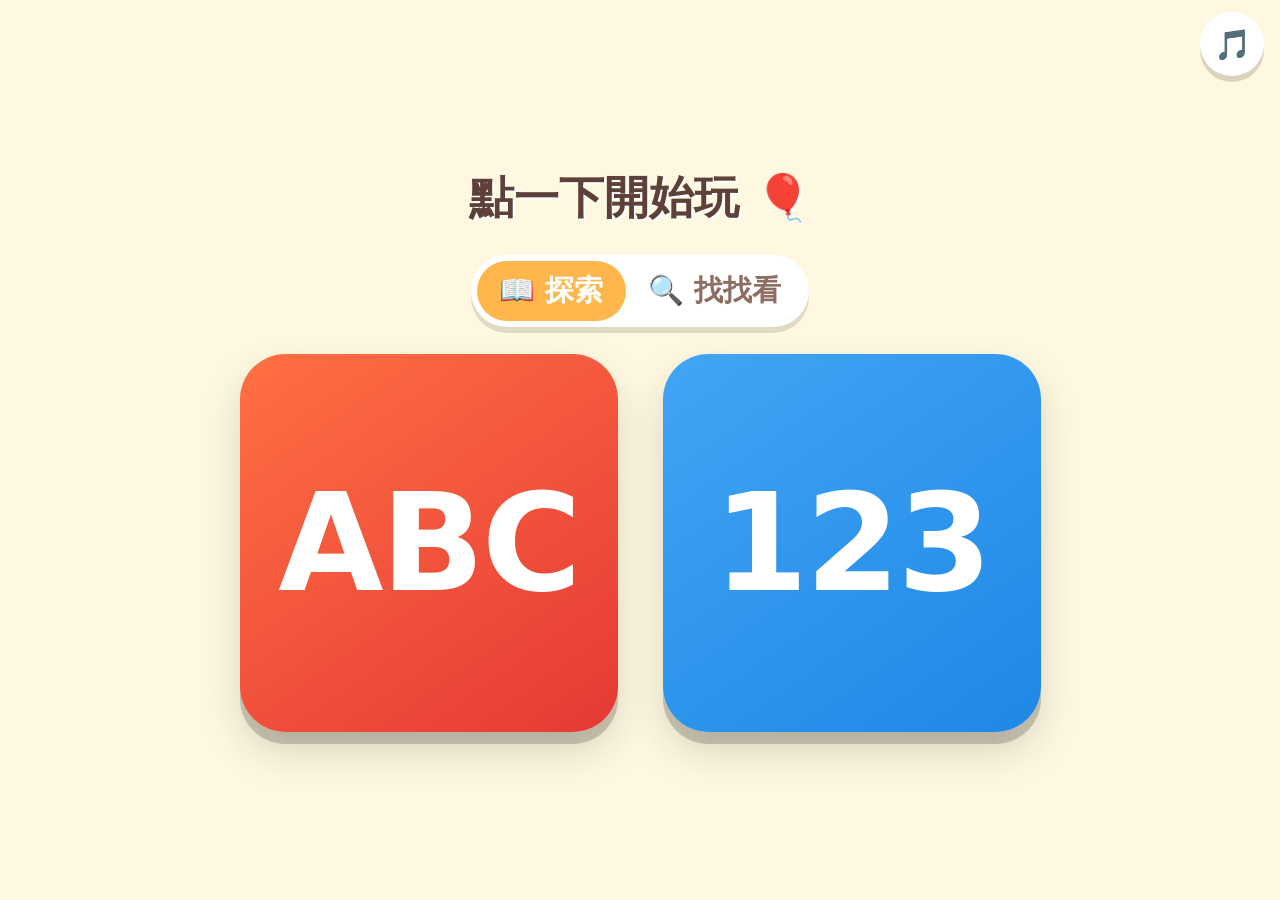
==== index.html @ d42f8864 "feat: 六首童謠輪播、圖案放大只秀單字、切回前景音樂續播 - 背景音樂從單曲小星星改成六首輪播（Baby Shark 傳統旋律、小星星、瑪麗有隻小羊、   王老先生、划船歌、倫敦鐵橋），用簡譜字串" ====
<!DOCTYPE html>
<html lang="zh-Hant">
<head>
<meta charset="UTF-8">
<meta name="viewport" content="width=device-width, initial-scale=1.0, maximum-scale=1.0, user-scalable=no, viewport-fit=cover">
<meta name="apple-mobile-web-app-capable" content="yes">
<meta name="mobile-web-app-capable" content="yes">
<meta name="apple-mobile-web-app-status-bar-style" content="black-translucent">
<title>ABC 123 寶寶遊戲</title>
<style>
  /* ====== 基本：平板觸控優先，禁止選取與縮放 ====== */
  * { box-sizing: border-box; -webkit-tap-highlight-color: transparent; user-select: none; -webkit-user-select: none; touch-action: manipulation; }
  html, body { margin: 0; height: 100%; overflow: hidden; font-family: "Comic Sans MS", "Chalkboard SE", "Arial Rounded MT Bold", system-ui, sans-serif; }
  body { background: #fff8e1; transition: background 0.4s ease; }
  button { font-family: inherit; }

  .screen { position: absolute; inset: 0; display: none; flex-direction: column; align-items: center; justify-content: center; z-index: 1; }
  .screen.active { display: flex; }

  /* ====== 背景漂浮裝飾（雲、氣球、泡泡），從下往上慢慢飄 ====== */
  #sky { position: absolute; inset: 0; overflow: hidden; pointer-events: none; z-index: 0; }
  #sky span {
    position: absolute; bottom: -15vh; left: var(--x); font-size: var(--s); opacity: 0;
    animation: drift var(--d) linear infinite; animation-delay: var(--delay);
  }
  @keyframes drift {
    0%   { transform: translateY(0) translateX(0) rotate(0deg); opacity: 0; }
    10%  { opacity: 0.55; }
    90%  { opacity: 0.55; }
    100% { transform: translateY(-125vh) translateX(6vw) rotate(12deg); opacity: 0; }
  }

  /* ====== 首頁 ====== */
  #home { gap: 3vh; padding: 16px; }
  #home h1 { font-size: clamp(24px, 5vmin, 56px); color: #5d4037; margin: 0; text-shadow: 2px 2px 0 #fff; animation: wiggle 2.4s ease-in-out infinite; }
  @keyframes wiggle { 0%, 100% { transform: rotate(-2deg); } 50% { transform: rotate(2deg); } }

  /* 遊戲切換（探索 / 找找看） */
  .game-toggle { display: flex; background: #fff; border-radius: 40px; padding: 6px; box-shadow: 0 6px 0 rgba(0,0,0,0.12); }
  .game-toggle button {
    border: none; border-radius: 34px; padding: 10px 22px; cursor: pointer;
    font-size: clamp(18px, 3.2vmin, 30px); font-weight: 700; color: #8d6e63; background: transparent;
  }
  .game-toggle button.on { background: #ffb74d; color: #fff; }

  /* 兩顆超大模式按鈕：字型跟按鈕邊長連動，不會爆框；閒置時上下漂浮吸引小孩點 */
  .mode-row { display: flex; gap: 5vmin; justify-content: center; }
  .mode-btn {
    --size: min(40vw, 42vh);
    width: var(--size); height: var(--size); border: none; border-radius: 12%; cursor: pointer; overflow: hidden;
    font-size: calc(var(--size) * 0.36); font-weight: 900; color: #fff; letter-spacing: -0.02em;
    box-shadow: 0 12px 0 rgba(0,0,0,0.18), 0 20px 40px rgba(0,0,0,0.15);
    animation: floaty 3s ease-in-out infinite;
  }
  #btn-123 { animation-delay: -1.5s; }
  @keyframes floaty { 0%, 100% { transform: translateY(0) rotate(-1.5deg); } 50% { transform: translateY(-2.5vh) rotate(1.5deg); } }
  .mode-btn:active { animation: none; transform: translateY(8px); box-shadow: 0 4px 0 rgba(0,0,0,0.18); }
  #btn-abc { background: linear-gradient(145deg, #ff7043, #e53935); }
  #btn-123 { background: linear-gradient(145deg, #42a5f5, #1e88e5); }

  /* ====== 遊戲頁共用 ====== */
  .play { justify-content: space-between; padding: env(safe-area-inset-top) 0 env(safe-area-inset-bottom); }
  .topbar { width: 100%; display: flex; justify-content: space-between; padding: 12px 16px; }
  .round-btn {
    width: 64px; height: 64px; border-radius: 50%; border: none; cursor: pointer; font-size: 30px;
    background: #fff; color: #5d4037; box-shadow: 0 6px 0 rgba(0,0,0,0.15);
  }
  .round-btn:active { transform: translateY(4px); box-shadow: 0 2px 0 rgba(0,0,0,0.15); }
  .btn-music.off { opacity: 0.5; }
  #home .btn-music { position: absolute; top: calc(12px + env(safe-area-inset-top)); right: 16px; }
  .navbar { width: 100%; display: flex; justify-content: space-between; padding: 8px 20px 20px; }
  .arrow-btn {
    --size: min(20vw, 15vh, 110px);
    width: var(--size); height: var(--size); border-radius: 28%; border: none; cursor: pointer;
    font-size: calc(var(--size) * 0.55); font-weight: 900; color: #5d4037; background: #fff;
    box-shadow: 0 8px 0 rgba(0,0,0,0.15);
  }
  .arrow-btn:active { transform: translateY(5px); box-shadow: 0 3px 0 rgba(0,0,0,0.15); }

  /* ====== 探索頁 ====== */
  /* 圖是主角：直式上下排，橫式字母在左、圖＋單字在右 */
  #card { flex: 1; min-height: 0; width: 100%; display: flex; flex-direction: column; align-items: center; justify-content: center; cursor: pointer; gap: 1.5vh; padding: 0 16px; }
  #card .side { display: flex; flex-direction: column; align-items: center; justify-content: center; gap: 1.5vh; }
  #glyph {
    font-size: min(24vh, 36vw); line-height: 1; font-weight: 900; color: #fff;
    text-shadow: 0 8px 0 rgba(0,0,0,0.15), 0 16px 30px rgba(0,0,0,0.2);
    animation: sway 2.6s ease-in-out infinite;   /* 閒置時輕微搖擺呼吸 */
  }
  @keyframes sway { 0%, 100% { transform: rotate(-4deg) scale(1); } 50% { transform: rotate(4deg) scale(1.06); } }
  #pics { display: flex; flex-wrap: wrap; justify-content: center; gap: 1vmin; max-width: 92vw; }
  #pics span { font-size: min(32vh, 55vw); line-height: 1.1; cursor: pointer; display: inline-block; filter: drop-shadow(0 10px 14px rgba(0,0,0,0.25)); animation: hop 1.8s ease-in-out infinite; animation-delay: calc(var(--i, 0) * -0.25s); }
  #pics.few  span { font-size: min(16vh, 22vw); }   /* 數字 2–5 張 */
  #pics.many span { font-size: min(11vh, 15vw); }   /* 數字 6–10 張 */
  @keyframes hop { 0%, 100% { transform: translateY(0); } 50% { transform: translateY(-8%); } }
  #word { font-size: min(9vh, 10vw); font-weight: 900; color: #fff; text-shadow: 0 4px 0 rgba(0,0,0,0.15); letter-spacing: 2px; text-align: center; }
  @media (orientation: landscape) {
    #card { flex-direction: row; gap: 5vw; }
    #glyph { font-size: min(50vh, 28vw); }
    #pics span { font-size: min(48vh, 30vw); }
    #pics.few  span { font-size: min(22vh, 12vw); }
    #pics.many span { font-size: min(15vh, 9vw); }
    #card .side { max-width: 60vw; }
  }
  /* 換頁時整張卡從左/右滑入 */
  .slide-left  { animation: slideL 0.35s ease-out; }
  .slide-right { animation: slideR 0.35s ease-out; }
  @keyframes slideL { from { transform: translateX(60vw); opacity: 0; } to { transform: none; opacity: 1; } }
  @keyframes slideR { from { transform: translateX(-60vw); opacity: 0; } to { transform: none; opacity: 1; } }

  /* ====== 找找看 ====== */
  #quiz { flex: 1; min-height: 0; width: 100%; display: flex; flex-direction: column; align-items: center; justify-content: center; gap: 3vh; padding: 0 16px; }
  #prompt {
    display: flex; align-items: center; gap: 3vmin; cursor: pointer;
    font-size: min(8vh, 10vw); font-weight: 900; color: #fff; text-shadow: 0 4px 0 rgba(0,0,0,0.15);
  }
  #prompt .hint { font-size: min(9vh, 11vw); line-height: 1; animation: hop 1.8s ease-in-out infinite; }
  #options { display: flex; gap: 3vmin; justify-content: center; width: 100%; }
  .opt {
    --size: min(27vw, 36vh);
    width: var(--size); height: var(--size); border: none; border-radius: 14%; cursor: pointer; overflow: hidden;
    font-size: calc(var(--size) * 0.6); font-weight: 900; color: #5d4037; background: #fff;
    box-shadow: 0 12px 0 rgba(0,0,0,0.18), 0 20px 40px rgba(0,0,0,0.15);
    transition: transform 0.1s, background 0.2s, opacity 0.3s;
    animation: popin 0.4s cubic-bezier(.2,1.6,.4,1) backwards; animation-delay: calc(var(--i, 0) * 0.08s);
  }
  @keyframes popin { from { transform: scale(0.3); opacity: 0; } to { transform: scale(1); opacity: 1; } }
  .opt:active { transform: translateY(8px); box-shadow: 0 4px 0 rgba(0,0,0,0.18); }
  .opt.right { background: #ffee58; color: #e65100; animation: flash 0.5s ease 3; }
  @keyframes flash { 0%, 100% { background: #ffee58; transform: scale(1); } 50% { background: #fff; transform: scale(1.15) rotate(-4deg); } }
  .opt.dim { opacity: 0.45; }   /* 答錯的選項淡掉，剩下的更好找 */
  #score { font-size: min(4vh, 5vw); color: #fff; text-shadow: 0 2px 0 rgba(0,0,0,0.15); letter-spacing: 4px; min-height: 1.4em; }

  /* ====== 動畫 ====== */
  .bounce { animation: bounce 0.5s ease; }
  @keyframes bounce { 0% { transform: scale(1); } 30% { transform: scale(1.25) rotate(-5deg); } 60% { transform: scale(0.95) rotate(3deg); } 100% { transform: scale(1); } }
  .pop { animation: pop 0.4s ease; }
  @keyframes pop { 0% { transform: scale(1); } 50% { transform: scale(1.5) rotate(10deg); } 100% { transform: scale(1); } }
  .shake { animation: shake 0.4s ease; }
  @keyframes shake { 0%, 100% { transform: translateX(0); } 20% { transform: translateX(-14px); } 40% { transform: translateX(14px); } 60% { transform: translateX(-10px); } 80% { transform: translateX(10px); } }
  .star { position: absolute; font-size: 40px; pointer-events: none; z-index: 9; animation: fly 1s ease-out forwards; }
  @keyframes fly { to { transform: translate(var(--dx), var(--dy)) scale(0.3); opacity: 0; } }
  .confetti {
    position: absolute; width: 14px; height: 14px; border-radius: 3px; pointer-events: none; z-index: 9;
    background: var(--c); animation: confetti 1.3s ease-in forwards;
  }
  @keyframes confetti {
    0%   { transform: translate(0, 0) rotate(0deg); opacity: 1; }
    100% { transform: translate(var(--dx), var(--dy)) rotate(720deg); opacity: 0; }
  }
</style>
</head>
<body>

<div id="sky"></div>

<!-- ===== 首頁：選遊戲（探索/找找看）＋ 選內容（ABC/123） ===== -->
<section id="home" class="screen active">
  <button class="round-btn btn-music" aria-label="音樂開關">🎵</button>
  <h1>點一下開始玩 🎈</h1>
  <div class="game-toggle">
    <button data-game="explore" class="on">📖 探索</button>
    <button data-game="find">🔍 找找看</button>
  </div>
  <div class="mode-row">
    <button id="btn-abc" class="mode-btn" data-mode="abc">ABC</button>
    <button id="btn-123" class="mode-btn" data-mode="num">123</button>
  </div>
</section>

<!-- ===== 探索頁 ===== -->
<section id="explore" class="screen play">
  <div class="topbar">
    <button class="round-btn btn-home" aria-label="回首頁">🏠</button>
    <button class="round-btn btn-music" aria-label="音樂開關">🎵</button>
  </div>
  <div id="card">
    <div id="glyph">A</div>
    <div class="side">
      <div id="pics"></div>
      <div id="word">Apple</div>
    </div>
  </div>
  <div class="navbar">
    <button id="btn-prev" class="arrow-btn" aria-label="上一個">◀</button>
    <button id="btn-next" class="arrow-btn" aria-label="下一個">▶</button>
  </div>
</section>

<!-- ===== 找找看頁 ===== -->
<section id="find" class="screen play">
  <div class="topbar">
    <button class="round-btn btn-home" aria-label="回首頁">🏠</button>
    <button class="round-btn btn-music" aria-label="音樂開關">🎵</button>
  </div>
  <div id="quiz">
    <div id="prompt"><span class="hint">🔍</span><span id="prompt-text">Find A!</span></div>
    <div id="options"></div>
    <div id="score"></div>
  </div>
  <div class="navbar">
    <button id="btn-repeat" class="arrow-btn" aria-label="再聽一次">🔊</button>
    <button id="btn-skip" class="arrow-btn" aria-label="下一題">▶</button>
  </div>
</section>

<script>
(function () {
  'use strict';

  // ====== 內容資料 ======
  const LETTERS = [
    ['A', 'Apple', '🍎'], ['B', 'Banana', '🍌'], ['C', 'Cat', '🐱'], ['D', 'Dog', '🐶'],
    ['E', 'Elephant', '🐘'], ['F', 'Fish', '🐟'], ['G', 'Grapes', '🍇'], ['H', 'Hat', '🎩'],
    ['I', 'Ice cream', '🍦'], ['J', 'Juice', '🧃'], ['K', 'Kite', '🪁'], ['L', 'Lion', '🦁'],
    ['M', 'Monkey', '🐵'], ['N', 'Nose', '👃'], ['O', 'Orange', '🍊'], ['P', 'Pig', '🐷'],
    ['Q', 'Queen', '👸'], ['R', 'Rabbit', '🐰'], ['S', 'Sun', '☀️'], ['T', 'Tiger', '🐯'],
    ['U', 'Umbrella', '☂️'], ['V', 'Violin', '🎻'], ['W', 'Watermelon', '🍉'], ['X', 'Xylophone', '🎶'],
    ['Y', 'Yo-yo', '🪀'], ['Z', 'Zebra', '🦓'],
  ];
  const NUMBER_WORDS = ['one', 'two', 'three', 'four', 'five', 'six', 'seven', 'eight', 'nine', 'ten'];
  const NUMBER_NOUNS = ['apple', 'chicks', 'balloons', 'stars', 'strawberries', 'fish', 'flowers', 'cookies', 'frogs', 'cars'];
  const NUMBER_PICS  = ['🍎', '🐥', '🎈', '⭐', '🍓', '🐟', '🌸', '🍪', '🐸', '🚗'];
  const NUMBERS = NUMBER_WORDS.map((w, i) => [String(i + 1), w, NUMBER_PICS[i]]);   // 統一 [字, 單字, 圖]
  const COLORS = ['#ef5350', '#ff7043', '#ffa726', '#66bb6a', '#26a69a', '#29b6f6', '#5c6bc0', '#ab47bc', '#ec407a', '#8d6e63'];

  // ====== 音效：Web Audio 合成，不需音檔 ======
  let audioCtx = null;
  let musicGain = null;   // 背景音樂總音量，唸單字時壓低
  function ensureAudio() {
    // 行動瀏覽器要有使用者手勢後才允許建立/恢復 AudioContext，每次點擊都呼叫一次
    if (!audioCtx) {
      const AC = window.AudioContext || window.webkitAudioContext;
      if (AC) {
        audioCtx = new AC();
        musicGain = audioCtx.createGain();
        musicGain.gain.value = MUSIC_VOL;
        musicGain.connect(audioCtx.destination);
      }
    }
    if (audioCtx && audioCtx.state !== 'running') {
      // iOS 切回前景後 state 會是 'interrupted'，也要 resume；resume 完補播一個空 buffer 是 iOS 解鎖的老招
      audioCtx.resume().then(() => {
        // 切背景回來 AudioContext 被中斷過，音樂排程要重新接上（這裡在使用者手勢內，手機才肯 resume）
        if (musicWanted && musicOn && !musicTimer) startMusic();
        if (unlocked) return;
        unlocked = true;
        const src = audioCtx.createBufferSource();
        src.buffer = audioCtx.createBuffer(1, 1, 22050);
        src.connect(audioCtx.destination);
        src.start(0);
      });
    } else if (musicWanted && musicOn && !musicTimer) {
      startMusic();
    }
  }
  let unlocked = false;
  // 第一次碰螢幕就先解鎖音訊（touchend 在 click 之前，手機上更保險）
  // 每次碰螢幕都確認一次：背景回來後 iOS 要在手勢內 resume，音樂才會續播
  document.addEventListener('touchend', ensureAudio, { passive: true });
  document.addEventListener('click', ensureAudio);
  // 切到背景時停音樂排程（避免醒來一次塞一堆音），回前景再接上
  document.addEventListener('visibilitychange', () => {
    if (document.hidden) { if (musicTimer) { clearInterval(musicTimer); musicTimer = null; } }
    else if (musicWanted) { ensureAudio(); startMusic(); }
  });
  function tone(freq, duration, type, gainValue, when, dest, sustain) {
    // sustain：0～1，音量撐住多久才開始衰減；音效用 0（點一下就散），音樂用較大值才聽得到旋律
    if (!audioCtx) return;
    const t0 = audioCtx.currentTime + (when || 0);
    const osc = audioCtx.createOscillator();
    const gain = audioCtx.createGain();
    osc.type = type || 'sine';
    osc.frequency.setValueAtTime(freq, t0);
    gain.gain.setValueAtTime(0.0001, t0);
    gain.gain.exponentialRampToValueAtTime(gainValue || 0.2, t0 + 0.015);   // 短 attack 避免爆音
    gain.gain.setValueAtTime(gainValue || 0.2, t0 + duration * (sustain || 0));
    gain.gain.exponentialRampToValueAtTime(0.001, t0 + duration);
    osc.connect(gain).connect(dest || audioCtx.destination);
    osc.start(t0);
    osc.stop(t0 + duration);
  }
  const sfx = {
    tap()   { tone(880, 0.12, 'triangle', 0.25); },
    pop()   { tone(1200, 0.08, 'square', 0.12); },
    swipe() { tone(520, 0.1, 'sine', 0.2); tone(780, 0.12, 'sine', 0.2, 0.08); },
    start() { [523, 659, 784, 1047].forEach((f, i) => tone(f, 0.25, 'triangle', 0.2, i * 0.1)); },
    yay()   { [659, 784, 988, 1319, 1568].forEach((f, i) => tone(f, 0.3, 'triangle', 0.22, i * 0.09)); },
    nope()  { tone(300, 0.18, 'sine', 0.15); },
  };

  // ====== 背景音樂：童謠輪播，用 Web Audio 排程合成，離線可用 ======
  const MUSIC_VOL = 0.45;        // 平常音量
  const MUSIC_DUCK = 0.15;       // 唸單字時的音量
  // 譜寫法："音名+八度:拍數"，"-" 是休止。例："G5:1 A5:.5"
  const SEMI = { C: 0, D: 2, E: 4, F: 5, G: 7, A: 9, B: 11 };
  function noteFreq(name) {
    const m = /^([A-G])(#?)(\d)$/.exec(name);
    const semi = SEMI[m[1]] + (m[2] ? 1 : 0) + 12 * (Number(m[3]) - 4) - 9;
    return 440 * Math.pow(2, semi / 12);
  }
  function parseScore(str) {
    return str.trim().split(/\s+/).map(tok => {
      const [n, b] = tok.split(':');
      return [n === '-' ? 0 : noteFreq(n), Number(b)];
    });
  }
  // 每首：bpm、主旋律、低音（每 bassEvery 拍一顆，跟和弦走，循環）。旋律皆為傳統童謠，無版權
  const TRACKS = [
    { name: 'Baby Shark', bpm: 120, bassEvery: 2, bass: 'G3 D3 G3 D3 G3 D3 G3 D3 C4 D3',
      melody: `D5:.5 E5:.5 G5:1 G5:.5 G5:.5 G5:.5 G5:.5 G5:1
               D5:.5 E5:.5 G5:1 G5:.5 G5:.5 G5:.5 G5:.5 G5:1
               D5:.5 E5:.5 G5:1 G5:.5 G5:.5 G5:.5 G5:.5 G5:1
               G5:1 G5:1 F#5:2 -:2` },
    { name: 'Twinkle', bpm: 140, bassEvery: 2, bass: 'C3 C3 F3 C3 F3 C3 G3 C3 C3 G3 C3 G3 C3 G3 C3 G3 C3 C3 F3 C3 F3 C3 G3 C3',
      melody: `C5:1 C5:1 G5:1 G5:1 A5:1 A5:1 G5:2 F5:1 F5:1 E5:1 E5:1 D5:1 D5:1 C5:2
               G5:1 G5:1 F5:1 F5:1 E5:1 E5:1 D5:2 G5:1 G5:1 F5:1 F5:1 E5:1 E5:1 D5:2
               C5:1 C5:1 G5:1 G5:1 A5:1 A5:1 G5:2 F5:1 F5:1 E5:1 E5:1 D5:1 D5:1 C5:2` },
    { name: 'Mary', bpm: 140, bassEvery: 2, bass: 'C3 C3 G3 G3 C3 C3 G3 G3 C3 C3 G3 G3 G3 G3 C3 C3',
      melody: `E5:1 D5:1 C5:1 D5:1 E5:1 E5:1 E5:2 D5:1 D5:1 D5:2 E5:1 G5:1 G5:2
               E5:1 D5:1 C5:1 D5:1 E5:1 E5:1 E5:1 E5:1 D5:1 D5:1 E5:1 D5:1 C5:4` },
    { name: 'Old MacDonald', bpm: 132, bassEvery: 2, bass: 'C3 C3 F3 C3 G3 G3 C3 C3',
      melody: `C5:1 C5:1 C5:1 G4:1 A4:1 A4:1 G4:2 E5:1 E5:1 D5:1 D5:1 C5:2 -:2
               C5:1 C5:1 C5:1 G4:1 A4:1 A4:1 G4:2 E5:1 E5:1 D5:1 D5:1 C5:2 -:2` },
    { name: 'Row Your Boat', bpm: 150, bassEvery: 1.5, bass: 'C3 C3 C3 C3 C3 C3 G3 C3',
      melody: `C5:1 C5:1 C5:.67 D5:.33 E5:1 E5:.67 D5:.33 E5:.67 F5:.33 G5:2
               C6:.33 C6:.33 C6:.33 G5:.33 G5:.33 G5:.33 E5:.33 E5:.33 E5:.33 C5:.33 C5:.33 C5:.33
               G5:.67 F5:.33 E5:.67 D5:.33 C5:2` },
    { name: 'London Bridge', bpm: 132, bassEvery: 2, bass: 'C3 C3 C3 C3 G3 G3 C3 C3 C3 C3 C3 C3 G3 G3 C3 C3',
      melody: `G5:1.5 A5:.5 G5:1 F5:1 E5:1 F5:1 G5:2 D5:1 E5:1 F5:2 E5:1 F5:1 G5:2
               G5:1.5 A5:.5 G5:1 F5:1 E5:1 F5:1 G5:2 D5:2 G5:2 E5:1 C5:3` },
  ].map(t => ({ ...t, melody: parseScore(t.melody), bass: t.bass.split(/\s+/).map(noteFreq), beat: 60 / t.bpm }));

  let musicOn = localStorage.getItem('babygame.music') !== 'off';   // 預設開
  let musicTimer = null, musicWanted = false;
  let trackIdx = 0, track = TRACKS[0];
  let melodyIdx = 0, melodyTime = 0, bassIdx = 0, bassTime = 0, trackEnd = 0;

  function loadTrack(i, startAt) {
    trackIdx = i; track = TRACKS[i];
    melodyIdx = bassIdx = 0;
    melodyTime = bassTime = startAt;
    trackEnd = startAt + track.melody.reduce((sum, [, b]) => sum + b, 0) * track.beat;
  }
  function scheduleMusic() {
    // 每 100ms 醒來一次，把接下來 0.35 秒內該響的音先排進 AudioContext，避免 setInterval 抖動
    const now = audioCtx.currentTime, horizon = now + 0.35;
    // 背景時 timer 被凍結、時鐘卻繼續走：落後超過 1 秒就從現在重新起算，不要一次塞一堆過期的音
    if (melodyTime < now - 1) loadTrack(trackIdx, now + 0.1);
    while (melodyTime < horizon) {
      if (melodyIdx >= track.melody.length) {   // 一首播完，空兩拍換下一首
        loadTrack((trackIdx + 1) % TRACKS.length, melodyTime + track.beat * 2);
        continue;
      }
      const [f, beats] = track.melody[melodyIdx++];
      if (f) tone(f, beats * track.beat * 0.9, 'triangle', 0.5, melodyTime - now, musicGain, 0.5);
      melodyTime += beats * track.beat;
    }
    while (bassTime < horizon && bassTime < trackEnd) {
      tone(track.bass[bassIdx % track.bass.length], track.beat * 1.6, 'sine', 0.6, bassTime - now, musicGain, 0.3);
      bassTime += track.beat * track.bassEvery;
      bassIdx++;
    }
  }
  function startMusic() {
    musicWanted = true;
    if (!musicOn || !audioCtx || musicTimer) return;
    loadTrack(trackIdx, audioCtx.currentTime + 0.1);   // 從上次停的那首接著輪
    scheduleMusic();
    musicTimer = setInterval(scheduleMusic, 100);
  }
  function stopMusic() {
    musicWanted = false;
    if (musicTimer) { clearInterval(musicTimer); musicTimer = null; }
  }
  let duckTimer = null;
  function duckMusic(on) {
    if (!musicGain) return;
    musicGain.gain.setTargetAtTime(on ? MUSIC_DUCK : MUSIC_VOL, audioCtx.currentTime, 0.08);
    // 保險：有些平板的語音 onend 不會觸發，最多壓 4 秒就自動恢復
    clearTimeout(duckTimer);
    if (on) duckTimer = setTimeout(() => duckMusic(false), 4000);
  }
  function renderMusicButtons() {
    document.querySelectorAll('.btn-music').forEach(b => {
      b.textContent = musicOn ? '🎵' : '🔇';
      b.classList.toggle('off', !musicOn);
    });
  }
  function toggleMusic() {
    ensureAudio();
    musicOn = !musicOn;
    localStorage.setItem('babygame.music', musicOn ? 'on' : 'off');
    renderMusicButtons();
    if (!musicOn) { const w = musicWanted; stopMusic(); musicWanted = w; }
    else if (musicWanted) { musicTimer = null; startMusic(); }
    sfx.pop();
  }
  document.querySelectorAll('.btn-music').forEach(b => b.addEventListener('click', toggleMusic));
  renderMusicButtons();

  // ====== 語音：預錄 mp3（voice/*.mp3，Edge TTS Ana 小女孩聲，由 tools/gen_voice.py 產生）======
  // 用 Web Audio 解碼播放而不是 <audio>，因為 AudioContext 已被手勢解鎖，setTimeout 後播放 iOS 也不會擋。
  // 檔案載不到（離線缺檔、舊瀏覽器）就退回瀏覽器內建 TTS。
  const voiceCache = new Map();   // key -> Promise<AudioBuffer|null>
  let voiceSrc = null, speakSeq = 0;
  function loadVoice(key) {
    if (!voiceCache.has(key)) {
      voiceCache.set(key, fetch(`voice/${key}.mp3`)
        .then(r => r.ok ? r.arrayBuffer() : Promise.reject(new Error(r.status)))
        .then(b => audioCtx.decodeAudioData(b))
        .catch(() => null));
    }
    return voiceCache.get(key);
  }
  function preloadVoices(keys) { keys.forEach(k => loadVoice(k)); }
  function speak(key, text) {
    stopSpeak();
    const token = ++speakSeq;
    duckMusic(true);
    const done = () => { if (token === speakSeq) duckMusic(false); };
    if (!audioCtx) { speakTTS(text, done); return; }
    loadVoice(key).then(buf => {
      if (token !== speakSeq) return;   // 期間又點了別的，這句作廢
      if (!buf) { speakTTS(text, done); return; }
      const src = audioCtx.createBufferSource();
      src.buffer = buf;
      src.connect(audioCtx.destination);
      src.onended = done;
      src.start();
      voiceSrc = src;
    });
  }
  function stopSpeak() {
    speakSeq++;
    if (voiceSrc) { try { voiceSrc.stop(); } catch (e) { /* 已播完 */ } voiceSrc = null; }
    if ('speechSynthesis' in window) speechSynthesis.cancel();
    duckMusic(false);
  }

  // ====== 備援語音：Web Speech API，英文 ======
  let voice = null;
  function pickVoice() {
    if (!('speechSynthesis' in window)) return;
    const voices = speechSynthesis.getVoices();
    if (!voices.length) return;
    voice = voices.find(v => /^en[-_]US/i.test(v.lang)) || voices.find(v => /^en/i.test(v.lang)) || null;
  }
  if ('speechSynthesis' in window) { pickVoice(); speechSynthesis.onvoiceschanged = pickVoice; }
  function speakTTS(text, done) {
    if (!('speechSynthesis' in window)) { done(); return; }
    const u = new SpeechSynthesisUtterance(text);
    u.lang = 'en-US';
    if (voice) u.voice = voice;
    u.rate = 0.85;   // 稍慢，小小孩聽得清楚
    u.pitch = 1.1;
    u.onend = u.onerror = done;
    speechSynthesis.speak(u);
  }

  // ====== 小特效 ======
  // 一次性動畫：加 class、播完自動拿掉，才不會蓋掉元素本身的閒置動畫（搖擺/漂浮）
  function animate(el, cls) {
    el.classList.remove(cls); void el.offsetWidth; el.classList.add(cls);
    el.addEventListener('animationend', () => el.classList.remove(cls), { once: true });
  }
  function bounce(el) { animate(el, 'bounce'); }
  function spawnStars(x, y, n) {
    n = n || 6;
    for (let i = 0; i < n; i++) {
      const s = document.createElement('div');
      s.className = 'star';
      s.textContent = ['⭐', '✨', '🌟'][i % 3];
      s.style.left = x + 'px'; s.style.top = y + 'px';
      const ang = (Math.PI * 2 * i) / n;
      s.style.setProperty('--dx', Math.cos(ang) * 160 + 'px');
      s.style.setProperty('--dy', Math.sin(ang) * 160 + 'px');
      document.body.appendChild(s);
      setTimeout(() => s.remove(), 1000);
    }
  }
  function spawnConfetti(x, y, n) {
    // 彩紙：往上噴、往下落，顏色隨機
    for (let i = 0; i < (n || 30); i++) {
      const c = document.createElement('div');
      c.className = 'confetti';
      c.style.left = x + 'px'; c.style.top = y + 'px';
      c.style.setProperty('--c', COLORS[randInt(COLORS.length)]);
      c.style.setProperty('--dx', (Math.random() * 2 - 1) * 320 + 'px');
      c.style.setProperty('--dy', (Math.random() * -260 - 60 + Math.random() * 500) + 'px');
      document.body.appendChild(c);
      setTimeout(() => c.remove(), 1300);
    }
  }
  function randInt(n) { return Math.floor(Math.random() * n); }
  function shuffle(arr) { for (let i = arr.length - 1; i > 0; i--) { const j = randInt(i + 1); [arr[i], arr[j]] = [arr[j], arr[i]]; } return arr; }

  // 背景漂浮裝飾：一次放好，CSS 無限循環
  (function buildSky() {
    const sky = $('sky');
    const DECOR = ['☁️', '🎈', '🫧', '☁️', '🎈', '🫧', '🌈', '🦋', '☁️', '🎈', '🫧', '🐝'];
    DECOR.forEach((d, i) => {
      const s = document.createElement('span');
      s.textContent = d;
      s.style.setProperty('--x', (i * 8.3 + Math.random() * 6) + 'vw');
      s.style.setProperty('--s', (4 + Math.random() * 5) + 'vmin');
      s.style.setProperty('--d', (14 + Math.random() * 12) + 's');
      s.style.setProperty('--delay', (-Math.random() * 24) + 's');
      sky.appendChild(s);
    });
  })();

  // ====== 共同狀態與畫面切換 ======
  function $(id) { return document.getElementById(id); }
  let game = 'explore';   // 'explore' | 'find'
  let mode = 'abc';       // 'abc' | 'num'
  let items = LETTERS;

  function show(id) {
    document.querySelectorAll('.screen').forEach(s => s.classList.toggle('active', s.id === id));
  }
  function goHome() {
    stopSpeak();
    stopMusic();
    show('home');
    document.body.style.background = '#fff8e1';
  }
  function enter(m) {
    ensureAudio();
    mode = m;
    items = m === 'abc' ? LETTERS : NUMBERS;
    sfx.start();
    startMusic();
    // 背景先把這個模式會用到的語音抓好，之後點了馬上有聲音
    const pre = mode === 'abc' ? ['abc_', 'word_', 'find_', 'yay_'] : ['num_', 'count_', 'find_', 'yay_'];
    preloadVoices(items.flatMap(([g]) => pre.map(prefix => prefix + g)));
    if (game === 'explore') enterExplore(); else enterFind();
  }

  document.querySelectorAll('.game-toggle button').forEach(b => b.addEventListener('click', () => {
    ensureAudio(); sfx.pop();
    game = b.dataset.game;
    document.querySelectorAll('.game-toggle button').forEach(x => x.classList.toggle('on', x === b));
  }));
  document.querySelectorAll('.mode-btn').forEach(b => b.addEventListener('click', () => enter(b.dataset.mode)));
  document.querySelectorAll('.btn-home').forEach(b => b.addEventListener('click', goHome));

  // ====== 探索 ======
  const explore = $('explore'), glyph = $('glyph'), pics = $('pics'), word = $('word'), card = $('card');
  let index = 0;

  function renderExplore(dir) {
    const [g, w, pic] = items[index];
    glyph.textContent = g;
    word.textContent = w;   // 只秀單字，整句小孩看不懂；語音仍唸完整句
    document.body.style.background = COLORS[index % COLORS.length];
    // 字母：一張圖；數字：幾就放幾張，可逐個點來數數
    pics.innerHTML = '';
    const count = mode === 'abc' ? 1 : index + 1;
    pics.classList.toggle('few', count >= 2 && count <= 5);
    pics.classList.toggle('many', count > 5);
    for (let i = 0; i < count; i++) {
      const s = document.createElement('span');
      s.textContent = pic; s.dataset.n = i + 1; s.style.setProperty('--i', i);
      pics.appendChild(s);
    }
    if (dir) animate(card, dir > 0 ? 'slide-left' : 'slide-right');
    bounce(glyph);
  }
  function sayCurrent() {
    const [g, w] = items[index];
    if (mode === 'abc') speak(`abc_${g}`, `${g} is for ${w}.`);
    else speak(`num_${g}`, `${w} ${NUMBER_NOUNS[index]}.`);
  }
  function go(delta) {
    index = (index + delta + items.length) % items.length;
    sfx.swipe(); renderExplore(delta); sayCurrent();
  }
  function enterExplore() {
    index = 0;
    show('explore');
    renderExplore(0);
    setTimeout(sayCurrent, 350);
  }
  $('btn-prev').addEventListener('click', () => go(-1));
  $('btn-next').addEventListener('click', () => go(1));
  card.addEventListener('click', (e) => {
    ensureAudio();
    const t = e.target;
    if (t.parentElement === pics) {
      // 點小圖：跳一下；數字模式唸第幾個，字母模式唸單字
      sfx.pop(); animate(t, 'pop'); spawnStars(e.clientX, e.clientY, 4);
      if (mode === 'num') speak(`count_${t.dataset.n}`, NUMBER_WORDS[Number(t.dataset.n) - 1]);
      else speak(`word_${items[index][0]}`, items[index][1]);
      return;
    }
    sfx.tap(); bounce(glyph); spawnStars(e.clientX, e.clientY); sayCurrent();
  });
  // 左右滑動換頁
  let touchX = null, touchY = null;
  explore.addEventListener('touchstart', (e) => { touchX = e.touches[0].clientX; touchY = e.touches[0].clientY; }, { passive: true });
  explore.addEventListener('touchend', (e) => {
    if (touchX === null) return;
    const dx = e.changedTouches[0].clientX - touchX, dy = e.changedTouches[0].clientY - touchY;
    touchX = touchY = null;
    if (Math.abs(dx) > 70 && Math.abs(dx) > Math.abs(dy) * 1.5) go(dx < 0 ? 1 : -1);
  }, { passive: true });

  // ====== 找找看 ======
  const OPTION_COUNT = 3;   // 三選一，2–4 歲剛好
  const prompt = $('prompt'), promptText = $('prompt-text'), hint = prompt.querySelector('.hint');
  const options = $('options'), score = $('score');
  let target = null, locked = false, streak = 0;

  function sayPrompt() { speak(`find_${target[0]}`, `Find ${target[0]}.`); }
  function newQuestion() {
    locked = false;
    let next;
    do { next = items[randInt(items.length)]; } while (target && next[0] === target[0]);   // 不跟上一題重複
    target = next;
    const pool = shuffle(items.filter(it => it[0] !== target[0])).slice(0, OPTION_COUNT - 1);
    const choices = shuffle([target, ...pool]);

    document.body.style.background = COLORS[randInt(COLORS.length)];
    promptText.textContent = `Find ${target[0]}!`;
    hint.textContent = target[2];
    bounce(prompt);
    options.innerHTML = '';
    choices.forEach(([g], i) => {
      const b = document.createElement('button');
      b.className = 'opt'; b.textContent = g; b.dataset.g = g; b.style.setProperty('--i', i);
      options.appendChild(b);
    });
    setTimeout(sayPrompt, 300);
  }
  function onPick(btn, x, y) {
    if (locked) return;
    ensureAudio();
    if (btn.dataset.g === target[0]) {
      // 答對：鎖住、放星星彩紙、歡呼，再出下一題
      locked = true; streak++;
      btn.classList.add('right'); spawnStars(x, y, 10); spawnConfetti(x, y, 36); sfx.yay();
      speak(`yay_${target[0]}`, mode === 'abc' ? `Yay! ${target[0]} is for ${target[1]}.` : `Yay! ${target[1]}!`);
      score.textContent = '⭐'.repeat(Math.min(streak, 10));
      setTimeout(newQuestion, mode === 'abc' ? 2600 : 1800);
    } else {
      // 答錯：只搖一下、淡掉、再唸一次題目，不給負面提示
      animate(btn, 'shake'); btn.classList.add('dim');
      sfx.nope();
      setTimeout(sayPrompt, 250);
    }
  }
  function enterFind() {
    target = null; streak = 0; score.textContent = '';
    show('find');
    newQuestion();
  }
  $('btn-repeat').addEventListener('click', () => { ensureAudio(); sfx.tap(); bounce(prompt); sayPrompt(); });
  $('btn-skip').addEventListener('click', () => { ensureAudio(); sfx.swipe(); newQuestion(); });
  prompt.addEventListener('click', () => { ensureAudio(); sfx.tap(); bounce(prompt); sayPrompt(); });
  options.addEventListener('click', (e) => { const b = e.target.closest('.opt'); if (b) onPick(b, e.clientX, e.clientY); });

  // ====== 鍵盤（電腦測試用）======
  document.addEventListener('keydown', (e) => {
    if (!explore.classList.contains('active')) return;
    if (e.key === 'ArrowRight') go(1);
    else if (e.key === 'ArrowLeft') go(-1);
    else if (e.key === ' ' || e.key === 'Enter') { ensureAudio(); sfx.tap(); bounce(glyph); sayCurrent(); }
  });

  // 避免 iOS 雙擊放大
  let lastTouch = 0;
  document.addEventListener('touchend', (e) => {
    const now = Date.now();
    if (now - lastTouch < 300) e.preventDefault();
    lastTouch = now;
  }, { passive: false });
})();
</script>
</body>
</html>
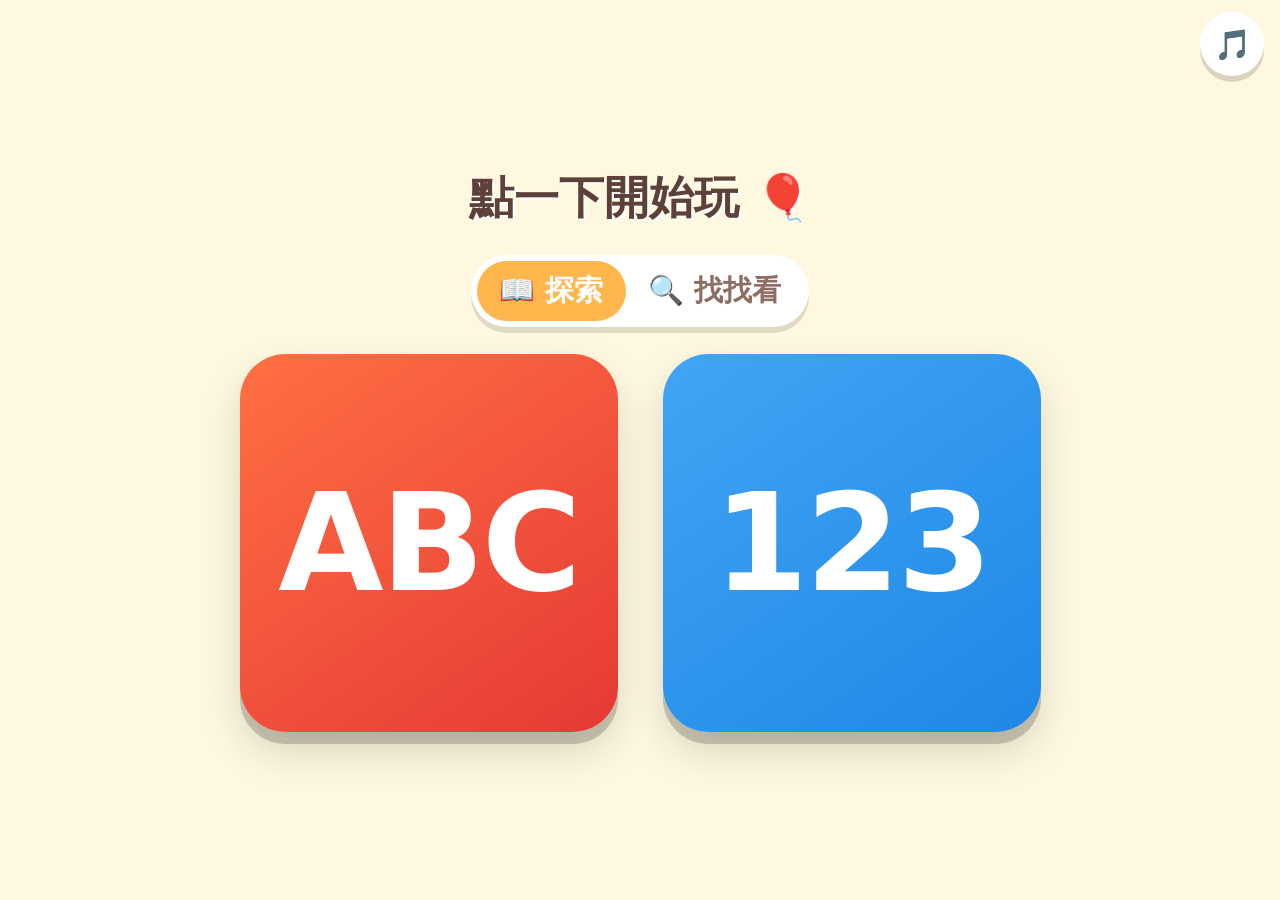
==== commit aa9cf4bf: "fix: iPad 上整頁被橫向拖偏、按鈕不置中 本機 Chrome/WebKit 量起來都完全置中，偏移是 iOS 行為：換頁滑入動畫、星星、彩紙 會暫時超出畫面把文件撐寬，iOS 不理 body " ====
--- a/index.html
+++ b/index.html
@@ -11,10 +11,15 @@
   /* ====== 基本：平板觸控優先，禁止選取與縮放 ====== */
   * { box-sizing: border-box; -webkit-tap-highlight-color: transparent; user-select: none; -webkit-user-select: none; touch-action: manipulation; }
   html, body { margin: 0; height: 100%; overflow: hidden; font-family: "Comic Sans MS", "Chalkboard SE", "Arial Rounded MT Bold", system-ui, sans-serif; }
-  body { background: #fff8e1; transition: background 0.4s ease; }
+  /* iOS 不理 body 的 overflow:hidden，滑動動畫/星星暫時超出畫面時整頁會被拖偏；固定住就不會捲 */
+  body { position: fixed; inset: 0; width: 100%; background: #fff8e1; transition: background 0.4s ease; overscroll-behavior: none; }
   button { font-family: inherit; }
 
-  .screen { position: absolute; inset: 0; display: none; flex-direction: column; align-items: center; justify-content: center; z-index: 1; }
+  .screen { position: absolute; inset: 0; display: none; flex-direction: column; align-items: center; justify-content: center; z-index: 1; overflow: hidden; }
+  /* 探索頁自己處理左右滑，不讓瀏覽器拿去捲頁 */
+  #explore { touch-action: none; }
+  /* 星星、彩紙放在自己的圖層裡裁掉，不會把頁面撐寬 */
+  #fx { position: absolute; inset: 0; overflow: hidden; pointer-events: none; z-index: 9; }
   .screen.active { display: flex; }
 
   /* ====== 背景漂浮裝飾（雲、氣球、泡泡），從下往上慢慢飄 ====== */
@@ -137,10 +142,10 @@
   @keyframes pop { 0% { transform: scale(1); } 50% { transform: scale(1.5) rotate(10deg); } 100% { transform: scale(1); } }
   .shake { animation: shake 0.4s ease; }
   @keyframes shake { 0%, 100% { transform: translateX(0); } 20% { transform: translateX(-14px); } 40% { transform: translateX(14px); } 60% { transform: translateX(-10px); } 80% { transform: translateX(10px); } }
-  .star { position: absolute; font-size: 40px; pointer-events: none; z-index: 9; animation: fly 1s ease-out forwards; }
+  .star { position: absolute; font-size: 40px; animation: fly 1s ease-out forwards; }
   @keyframes fly { to { transform: translate(var(--dx), var(--dy)) scale(0.3); opacity: 0; } }
   .confetti {
-    position: absolute; width: 14px; height: 14px; border-radius: 3px; pointer-events: none; z-index: 9;
+    position: absolute; width: 14px; height: 14px; border-radius: 3px;
     background: var(--c); animation: confetti 1.3s ease-in forwards;
   }
   @keyframes confetti {
@@ -152,6 +157,7 @@
 <body>
 
 <div id="sky"></div>
+<div id="fx"></div>
 
 <!-- ===== 首頁：選遊戲（探索/找找看）＋ 選內容（ABC/123） ===== -->
 <section id="home" class="screen active">
@@ -226,34 +232,41 @@
   // ====== 音效：Web Audio 合成，不需音檔 ======
   let audioCtx = null;
   let musicGain = null;   // 背景音樂總音量，唸單字時壓低
+  let unlocked = false;
+  let ctxStale = false;   // resume 過但一直沒回到 running：這顆 AudioContext 已死，下次手勢換新的
+  function createCtx() {
+    const AC = window.AudioContext || window.webkitAudioContext;
+    if (!AC) return;
+    if (audioCtx) { try { audioCtx.close(); } catch (e) { /* 已關 */ } }
+    audioCtx = new AC();
+    musicGain = audioCtx.createGain();
+    musicGain.gain.value = MUSIC_VOL;
+    musicGain.connect(audioCtx.destination);
+    unlocked = false; ctxStale = false; voiceSrc = null;
+    voiceCache.clear();   // 舊 context 上卡住的 decode 不會回來，重抓（瀏覽器快取，很快）
+    if (musicTimer) { clearInterval(musicTimer); musicTimer = null; }   // 排程綁舊 context，要重開
+  }
+  function onAudioRunning() {
+    if (musicWanted && musicOn && !musicTimer) startMusic();
+    if (unlocked) return;
+    unlocked = true;
+    // 補播一個空 buffer 是 iOS 解鎖的老招
+    const src = audioCtx.createBufferSource();
+    src.buffer = audioCtx.createBuffer(1, 1, 22050);
+    src.connect(audioCtx.destination);
+    src.start(0);
+  }
   function ensureAudio() {
-    // 行動瀏覽器要有使用者手勢後才允許建立/恢復 AudioContext，每次點擊都呼叫一次
-    if (!audioCtx) {
-      const AC = window.AudioContext || window.webkitAudioContext;
-      if (AC) {
-        audioCtx = new AC();
-        musicGain = audioCtx.createGain();
-        musicGain.gain.value = MUSIC_VOL;
-        musicGain.connect(audioCtx.destination);
-      }
-    }
-    if (audioCtx && audioCtx.state !== 'running') {
-      // iOS 切回前景後 state 會是 'interrupted'，也要 resume；resume 完補播一個空 buffer 是 iOS 解鎖的老招
-      audioCtx.resume().then(() => {
-        // 切背景回來 AudioContext 被中斷過，音樂排程要重新接上（這裡在使用者手勢內，手機才肯 resume）
-        if (musicWanted && musicOn && !musicTimer) startMusic();
-        if (unlocked) return;
-        unlocked = true;
-        const src = audioCtx.createBufferSource();
-        src.buffer = audioCtx.createBuffer(1, 1, 22050);
-        src.connect(audioCtx.destination);
-        src.start(0);
-      });
-    } else if (musicWanted && musicOn && !musicTimer) {
-      startMusic();
-    }
-  }
-  let unlocked = false;
+    // 行動瀏覽器要有使用者手勢後才允許建立/恢復 AudioContext，每次點擊都呼叫一次。
+    // 切背景再回來，手機常把 AudioContext 弄死（state 卡在 interrupted/suspended，resume 永遠不回來），
+    // 這時唯一解法是在手勢內丟掉重建一顆；語音 AudioBuffer 不綁 context，可以沿用不用重抓。
+    if (!audioCtx || audioCtx.state === 'closed' || ctxStale) createCtx();
+    if (!audioCtx) return;
+    if (audioCtx.state === 'running') { onAudioRunning(); return; }
+    const ctx = audioCtx;
+    ctx.resume().then(() => { if (ctx === audioCtx && ctx.state === 'running') onAudioRunning(); });
+    setTimeout(() => { if (ctx === audioCtx && ctx.state !== 'running') ctxStale = true; }, 500);
+  }
   // 第一次碰螢幕就先解鎖音訊（touchend 在 click 之前，手機上更保險）
   // 每次碰螢幕都確認一次：背景回來後 iOS 要在手勢內 resume，音樂才會續播
   document.addEventListener('touchend', ensureAudio, { passive: true });
@@ -261,7 +274,7 @@
   // 切到背景時停音樂排程（避免醒來一次塞一堆音），回前景再接上
   document.addEventListener('visibilitychange', () => {
     if (document.hidden) { if (musicTimer) { clearInterval(musicTimer); musicTimer = null; } }
-    else if (musicWanted) { ensureAudio(); startMusic(); }
+    else if (audioCtx) ensureAudio();   // 回前景先試 resume；失敗會標記 stale，下一次碰螢幕就重建
   });
   function tone(freq, duration, type, gainValue, when, dest, sustain) {
     // sustain：0～1，音量撐住多久才開始衰減；音效用 0（點一下就散），音樂用較大值才聽得到旋律
@@ -458,6 +471,7 @@
   }
 
   // ====== 小特效 ======
+  const fx = document.getElementById('fx');
   // 一次性動畫：加 class、播完自動拿掉，才不會蓋掉元素本身的閒置動畫（搖擺/漂浮）
   function animate(el, cls) {
     el.classList.remove(cls); void el.offsetWidth; el.classList.add(cls);
@@ -474,7 +488,7 @@
       const ang = (Math.PI * 2 * i) / n;
       s.style.setProperty('--dx', Math.cos(ang) * 160 + 'px');
       s.style.setProperty('--dy', Math.sin(ang) * 160 + 'px');
-      document.body.appendChild(s);
+      fx.appendChild(s);
       setTimeout(() => s.remove(), 1000);
     }
   }
@@ -487,7 +501,7 @@
       c.style.setProperty('--c', COLORS[randInt(COLORS.length)]);
       c.style.setProperty('--dx', (Math.random() * 2 - 1) * 320 + 'px');
       c.style.setProperty('--dy', (Math.random() * -260 - 60 + Math.random() * 500) + 'px');
-      document.body.appendChild(c);
+      fx.appendChild(c);
       setTimeout(() => c.remove(), 1300);
     }
   }
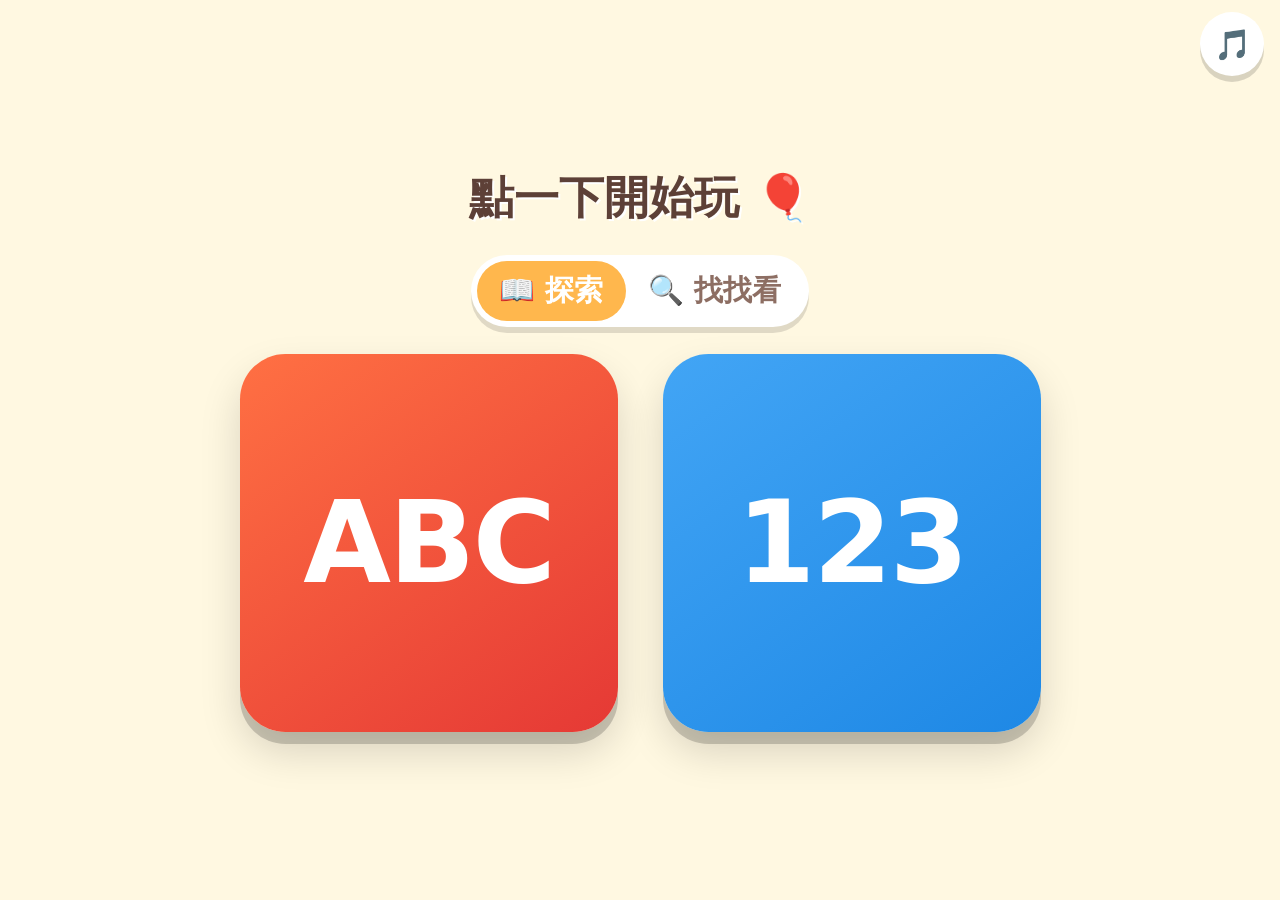
==== commit 644a9114: "fix: iPad 上 ABC 按鈕文字擠出框，看起來像整顆偏右 iPad 的 ?debug=1 量測證實版面是正中央（左右邊距都 220），偏右是錯覺： iPad 沒有 Comic Sans，退回的" ====
--- a/index.html
+++ b/index.html
@@ -10,7 +10,7 @@
 <style>
   /* ====== 基本：平板觸控優先，禁止選取與縮放 ====== */
   * { box-sizing: border-box; -webkit-tap-highlight-color: transparent; user-select: none; -webkit-user-select: none; touch-action: manipulation; }
-  html, body { margin: 0; height: 100%; overflow: hidden; font-family: "Comic Sans MS", "Chalkboard SE", "Arial Rounded MT Bold", system-ui, sans-serif; }
+  html, body { margin: 0; height: 100%; overflow: hidden; font-family: "Comic Sans MS", "Arial Rounded MT Bold", "Chalkboard SE", system-ui, sans-serif;   /* iPad 沒 Comic Sans，Chalkboard SE 太寬會把 ABC 擠出按鈕，先用 Arial Rounded */ }
   /* iOS 不理 body 的 overflow:hidden，滑動動畫/星星暫時超出畫面時整頁會被拖偏；固定住就不會捲 */
   body { position: fixed; inset: 0; width: 100%; background: #fff8e1; transition: background 0.4s ease; overscroll-behavior: none; }
   button { font-family: inherit; }
@@ -53,7 +53,8 @@
   .mode-btn {
     --size: min(40vw, 42vh);
     width: var(--size); height: var(--size); border: none; border-radius: 12%; cursor: pointer; overflow: hidden;
-    font-size: calc(var(--size) * 0.36); font-weight: 900; color: #fff; letter-spacing: -0.02em;
+    padding: 0; display: flex; align-items: center; justify-content: center; white-space: nowrap;
+    font-size: calc(var(--size) * 0.3); font-weight: 900; color: #fff; letter-spacing: -0.02em;
     box-shadow: 0 12px 0 rgba(0,0,0,0.18), 0 20px 40px rgba(0,0,0,0.15);
     animation: floaty 3s ease-in-out infinite;
   }
@@ -71,8 +72,12 @@
     background: #fff; color: #5d4037; box-shadow: 0 6px 0 rgba(0,0,0,0.15);
   }
   .round-btn:active { transform: translateY(4px); box-shadow: 0 2px 0 rgba(0,0,0,0.15); }
+  .btn-music { position: fixed; top: calc(12px + env(safe-area-inset-top)); right: 16px; z-index: 5; }
   .btn-music.off { opacity: 0.5; }
-  #home .btn-music { position: absolute; top: calc(12px + env(safe-area-inset-top)); right: 16px; }
+  /* 首頁置中不靠 flex 對齊：每一列自己撐滿寬、內容置中，少一層 iOS 可能出包的地方 */
+  #home > * { width: 100%; text-align: center; }
+  #home .game-toggle { width: auto; margin: 0 auto; }
+  #debug { display: none; position: fixed; left: 8px; bottom: 8px; z-index: 99; font: 12px/1.4 monospace; background: rgba(0,0,0,0.7); color: #0f0; padding: 6px 8px; border-radius: 6px; white-space: pre; pointer-events: none; }
   .navbar { width: 100%; display: flex; justify-content: space-between; padding: 8px 20px 20px; }
   .arrow-btn {
     --size: min(20vw, 15vh, 110px);
@@ -158,10 +163,11 @@
 
 <div id="sky"></div>
 <div id="fx"></div>
+<button class="round-btn btn-music" aria-label="音樂開關">🎵</button>
+<div id="debug"></div>
 
 <!-- ===== 首頁：選遊戲（探索/找找看）＋ 選內容（ABC/123） ===== -->
 <section id="home" class="screen active">
-  <button class="round-btn btn-music" aria-label="音樂開關">🎵</button>
   <h1>點一下開始玩 🎈</h1>
   <div class="game-toggle">
     <button data-game="explore" class="on">📖 探索</button>
@@ -177,7 +183,6 @@
 <section id="explore" class="screen play">
   <div class="topbar">
     <button class="round-btn btn-home" aria-label="回首頁">🏠</button>
-    <button class="round-btn btn-music" aria-label="音樂開關">🎵</button>
   </div>
   <div id="card">
     <div id="glyph">A</div>
@@ -196,7 +201,6 @@
 <section id="find" class="screen play">
   <div class="topbar">
     <button class="round-btn btn-home" aria-label="回首頁">🏠</button>
-    <button class="round-btn btn-music" aria-label="音樂開關">🎵</button>
   </div>
   <div id="quiz">
     <div id="prompt"><span class="hint">🔍</span><span id="prompt-text">Find A!</span></div>
@@ -681,6 +685,22 @@
     else if (e.key === ' ' || e.key === 'Enter') { ensureAudio(); sfx.tap(); bounce(glyph); sayCurrent(); }
   });
 
+  // ====== 量測模式：網址加 ?debug=1，左下角顯示版面數字 ======
+  if (/[?&]debug=1/.test(location.search)) {
+    const dbg = $('debug'); dbg.style.display = 'block';
+    const mid = r => (r.left + r.right) / 2;
+    const probe = () => {
+      const vw = innerWidth / 2;
+      const rows = [['home', $('home')], ['h1', document.querySelector('#home h1')], ['toggle', document.querySelector('.game-toggle')],
+                    ['modeRow', document.querySelector('.mode-row')], ['abc', $('btn-abc')], ['123', $('btn-123')]];
+      dbg.textContent = `inner ${innerWidth}x${innerHeight} vv ${Math.round(visualViewport.width)}x${Math.round(visualViewport.height)} off ${Math.round(visualViewport.offsetLeft)}\n`
+        + `scrollX ${scrollX} docW ${document.documentElement.scrollWidth} bodyW ${document.body.scrollWidth}\n`
+        + rows.map(([n, el]) => { const r = el.getBoundingClientRect(); return `${n}: L${Math.round(r.left)} W${Math.round(r.width)} mid${Math.round(mid(r) - vw)}`; }).join('\n')
+        + `\nUA ${navigator.userAgent.slice(0, 80)}`;
+    };
+    probe(); setInterval(probe, 1000);
+  }
+
   // 避免 iOS 雙擊放大
   let lastTouch = 0;
   document.addEventListener('touchend', (e) => {
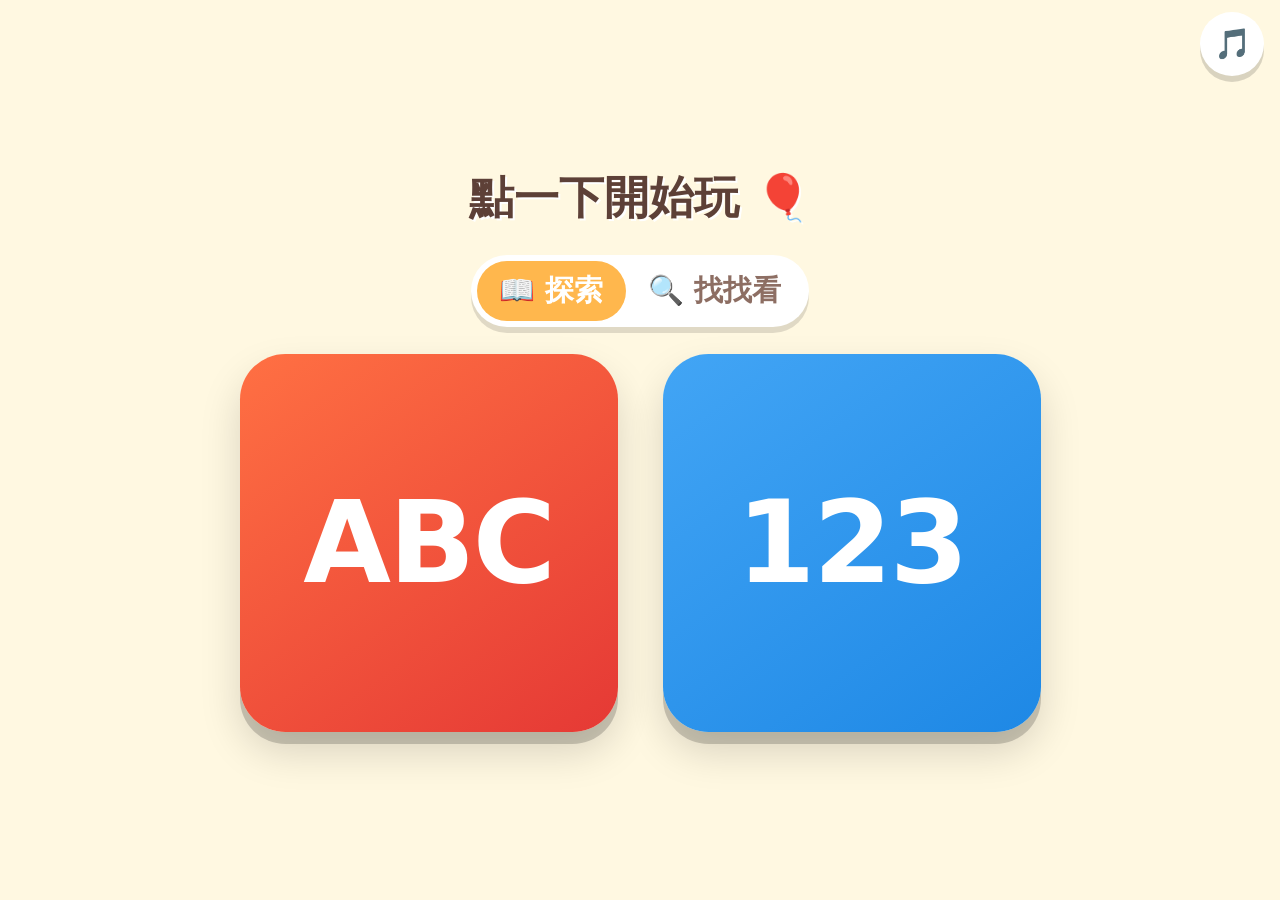
==== commit 09c767c4: "fix: iPad 上圓形圖示鈕的 emoji 偏右擠出框 跟 ABC 同一類問題：iOS 的 button 預設有 padding，emoji 字寬又比桌面大， 圓鈕、箭頭鈕、找找看選項的內容一律 " ====
--- a/index.html
+++ b/index.html
@@ -70,6 +70,7 @@
   .round-btn {
     width: 64px; height: 64px; border-radius: 50%; border: none; cursor: pointer; font-size: 30px;
     background: #fff; color: #5d4037; box-shadow: 0 6px 0 rgba(0,0,0,0.15);
+    padding: 0; display: flex; align-items: center; justify-content: center; line-height: 1;   /* iOS 按鈕預設有 padding，emoji 會擠到右邊 */
   }
   .round-btn:active { transform: translateY(4px); box-shadow: 0 2px 0 rgba(0,0,0,0.15); }
   .btn-music { position: fixed; top: calc(12px + env(safe-area-inset-top)); right: 16px; z-index: 5; }
@@ -84,6 +85,7 @@
     width: var(--size); height: var(--size); border-radius: 28%; border: none; cursor: pointer;
     font-size: calc(var(--size) * 0.55); font-weight: 900; color: #5d4037; background: #fff;
     box-shadow: 0 8px 0 rgba(0,0,0,0.15);
+    padding: 0; display: flex; align-items: center; justify-content: center; line-height: 1;
   }
   .arrow-btn:active { transform: translateY(5px); box-shadow: 0 3px 0 rgba(0,0,0,0.15); }
 
@@ -130,6 +132,7 @@
     width: var(--size); height: var(--size); border: none; border-radius: 14%; cursor: pointer; overflow: hidden;
     font-size: calc(var(--size) * 0.6); font-weight: 900; color: #5d4037; background: #fff;
     box-shadow: 0 12px 0 rgba(0,0,0,0.18), 0 20px 40px rgba(0,0,0,0.15);
+    padding: 0; display: flex; align-items: center; justify-content: center; line-height: 1;
     transition: transform 0.1s, background 0.2s, opacity 0.3s;
     animation: popin 0.4s cubic-bezier(.2,1.6,.4,1) backwards; animation-delay: calc(var(--i, 0) * 0.08s);
   }
